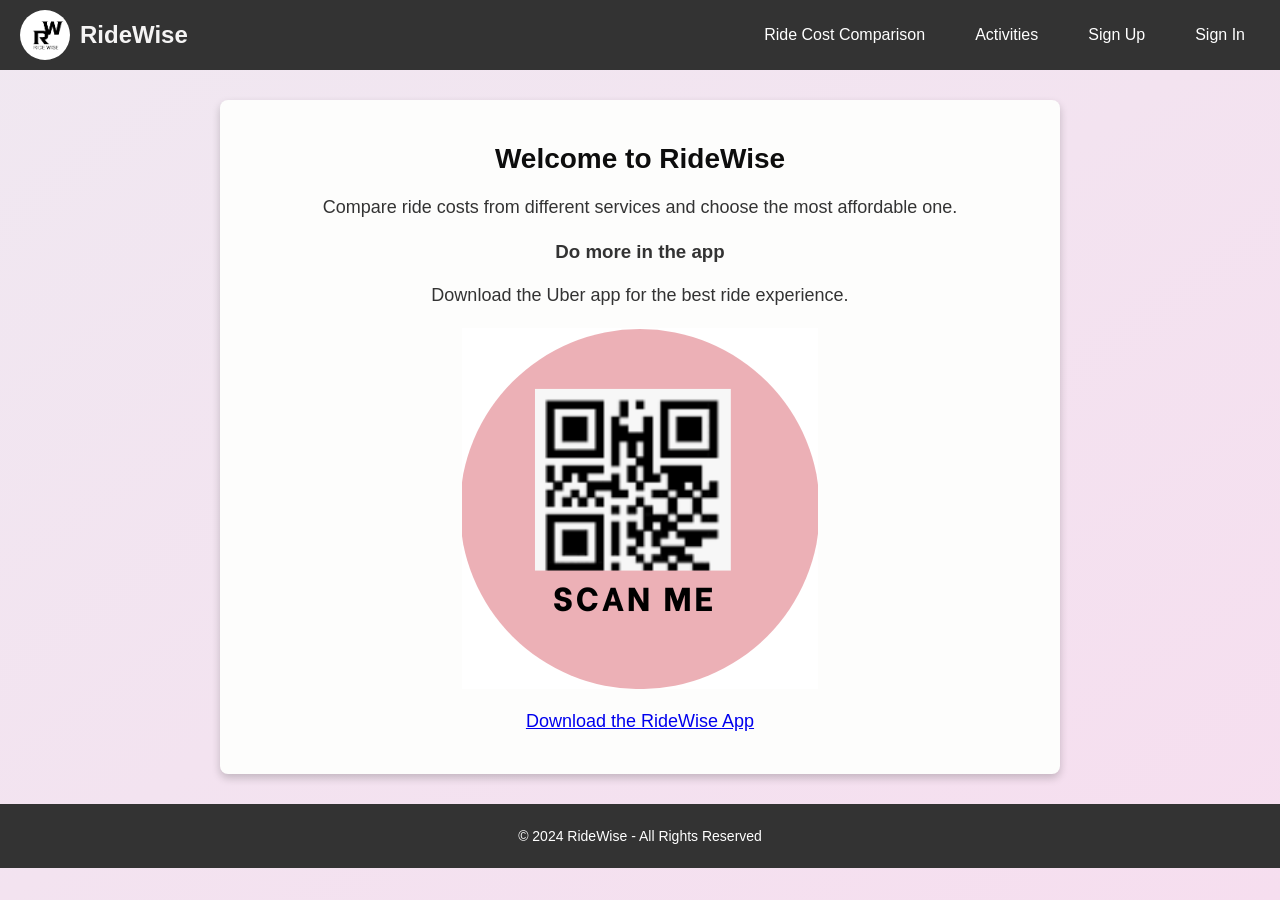
==== index.html @ 0e0a7bed "Rename base.html to index.html" ====
<html>
<head>
    <title>RideWise</title>
    <link rel="stylesheet" href="vehicle.css">
</head>
<body>
    <header>
        <div class="logo-title">
            <img src="R.png" alt="RideWise Logo">
            <h1>RideWise</h1>
        </div>
        <nav> 
            <a href="vehicle_cost.html">Ride Cost Comparison</a>
            <a href="activities.html">Activities</a>
            <a href="sign_up.html">Sign Up</a>
            <a href="sign_in.html">Sign In</a>
        </nav>
    </header>
    <main>
        <h2>Welcome to RideWise</h2>
        <p>Compare ride costs from different services and choose the most affordable one.</p>
        <section class="qr-code-section">
            <h3>Do more in the app</h3>
            <p>Download the Uber app for the best ride experience.</p>
            <img src="R (1).png" alt="Scan to Download RideWise App">
            <p><a href="https://www.ridewise.com/" target="_blank">Download the RideWise App</a></p>
        </section>
    </main>
    <footer>
        <p>&copy; 2024 RideWise - All Rights Reserved</p>
    </footer>
</body>
</html>
---- vehicle.css ----
body {
    font-family: Arial, sans-serif;
    margin: 0;
    padding: 0;
    background: linear-gradient(to bottom right, #f0e8f1, #f6deef);
    color: #333;
}

/* Header Styles */
header {
    background-color: #333;
    color: white;
    padding: 10px 20px;
    text-align: center;
    display: flex;
    justify-content: space-between;
    align-items: center;
    flex-wrap: wrap;
}

header .logo-title {
    display: flex;
    align-items: center;
    gap: 10px;
}

header .logo-title img {
    width: 50px;
    height: 50px;
    border-radius: 50%;
}

header h1 {
    font-size: 24px;
    margin: 0;
    color: #f5f4f4;
}

header nav {
    display: flex;
    gap: 20px;
}

header nav a {
    color: white;
    text-decoration: none;
    font-size: 16px;
    padding: 8px 15px;
    border-radius: 5px;
    transition: background-color 0.3s;
}

header nav a:hover {
    background-color: #edf2f3;
}

/* Main Content */
main {
    max-width: 800px;
    margin: 30px auto;
    padding: 20px;
    background: #fdfdfc;
    box-shadow: 0 4px 8px rgba(0, 0, 0, 0.2);
    border-radius: 8px;
    text-align: center;
}

main h2 {
    font-size: 28px;
    color: #0d0d0d;
    margin-bottom: 10px;
}

main p {
    font-size: 18px;
    line-height: 1.6;
}

/* Footer Styles */
footer {
    background-color: #333;
    color: white;
    text-align: center;
    padding: 10px 0;
    margin-top: 30px;
    font-size: 14px;
}
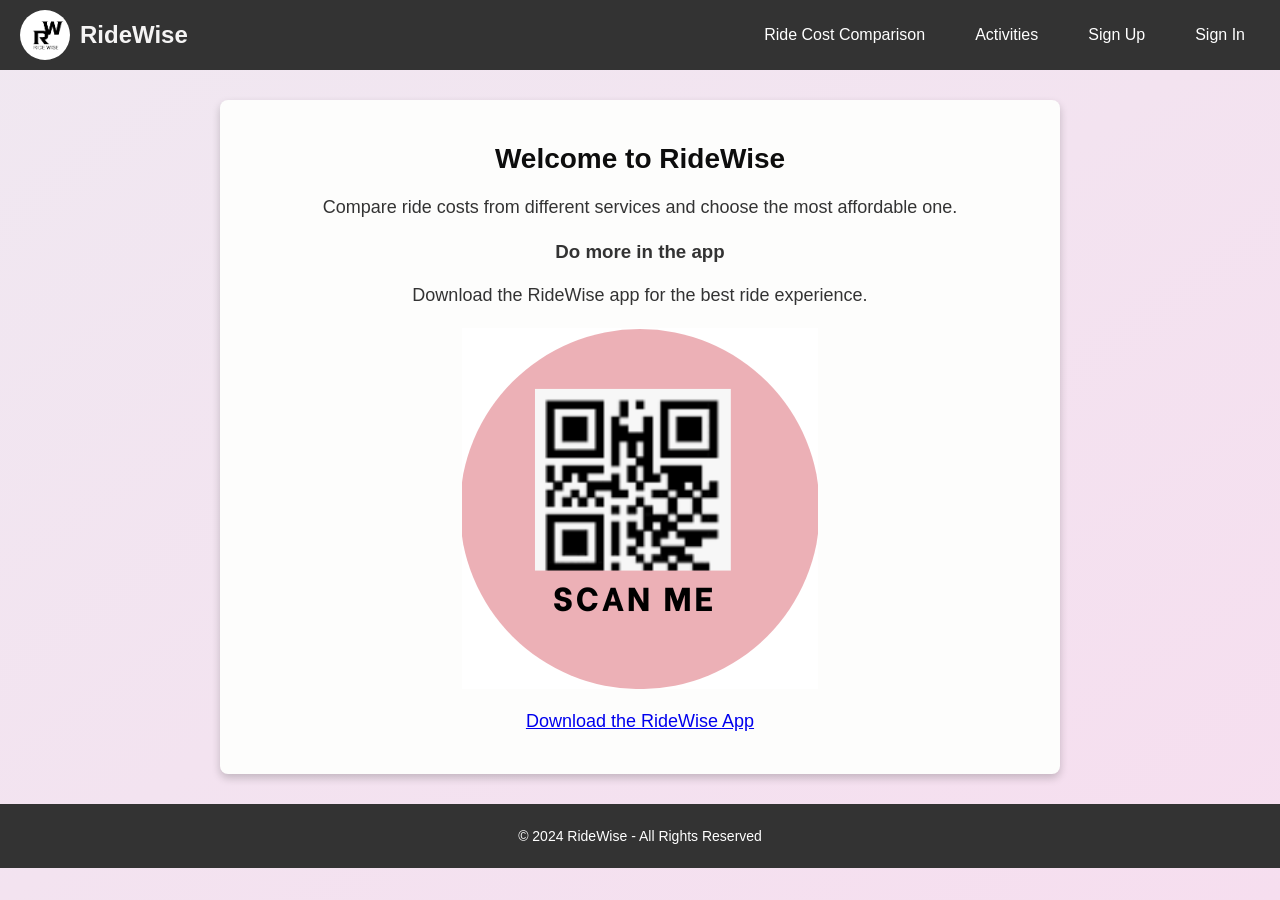
==== commit 61ab0ab0: "Update index.html" ====
--- a/index.html
+++ b/index.html
@@ -21,7 +21,7 @@
         <p>Compare ride costs from different services and choose the most affordable one.</p>
         <section class="qr-code-section">
             <h3>Do more in the app</h3>
-            <p>Download the Uber app for the best ride experience.</p>
+            <p>Download the RideWise app for the best ride experience.</p>
             <img src="R (1).png" alt="Scan to Download RideWise App">
             <p><a href="https://www.ridewise.com/" target="_blank">Download the RideWise App</a></p>
         </section>
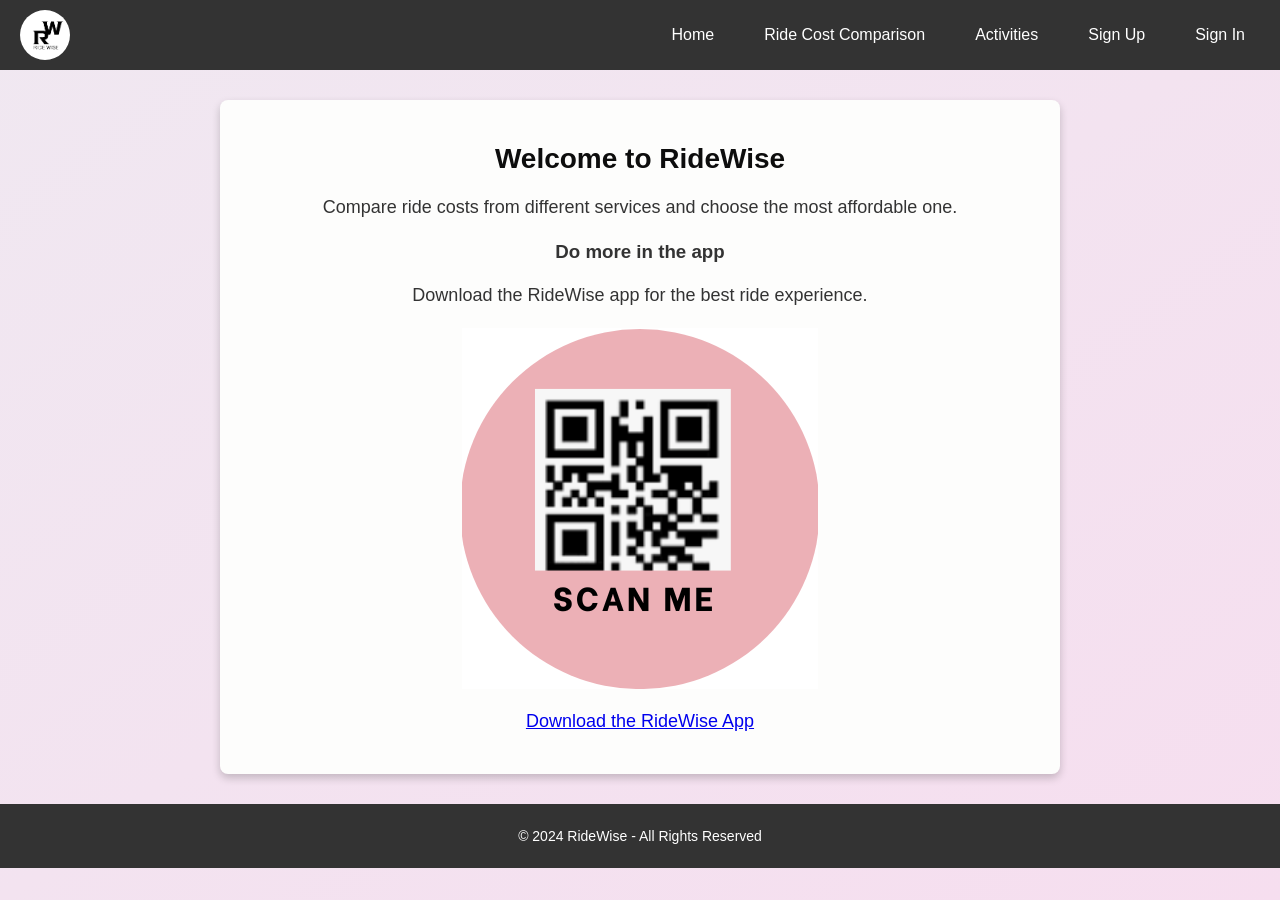
==== commit 9acc5df9: "Update index.html" ====
--- a/index.html
+++ b/index.html
@@ -6,16 +6,17 @@
 <body>
     <header>
         <div class="logo-title">
-            <img src="R.png" alt="RideWise Logo">
-            <h1>RideWise</h1>
+            <img src="R.png" alt="Logo"> 
         </div>
         <nav> 
+            <a href="index.html">Home</a>
             <a href="vehicle_cost.html">Ride Cost Comparison</a>
             <a href="activities.html">Activities</a>
             <a href="sign_up.html">Sign Up</a>
             <a href="sign_in.html">Sign In</a>
         </nav>
     </header>
+    
     <main>
         <h2>Welcome to RideWise</h2>
         <p>Compare ride costs from different services and choose the most affordable one.</p>
